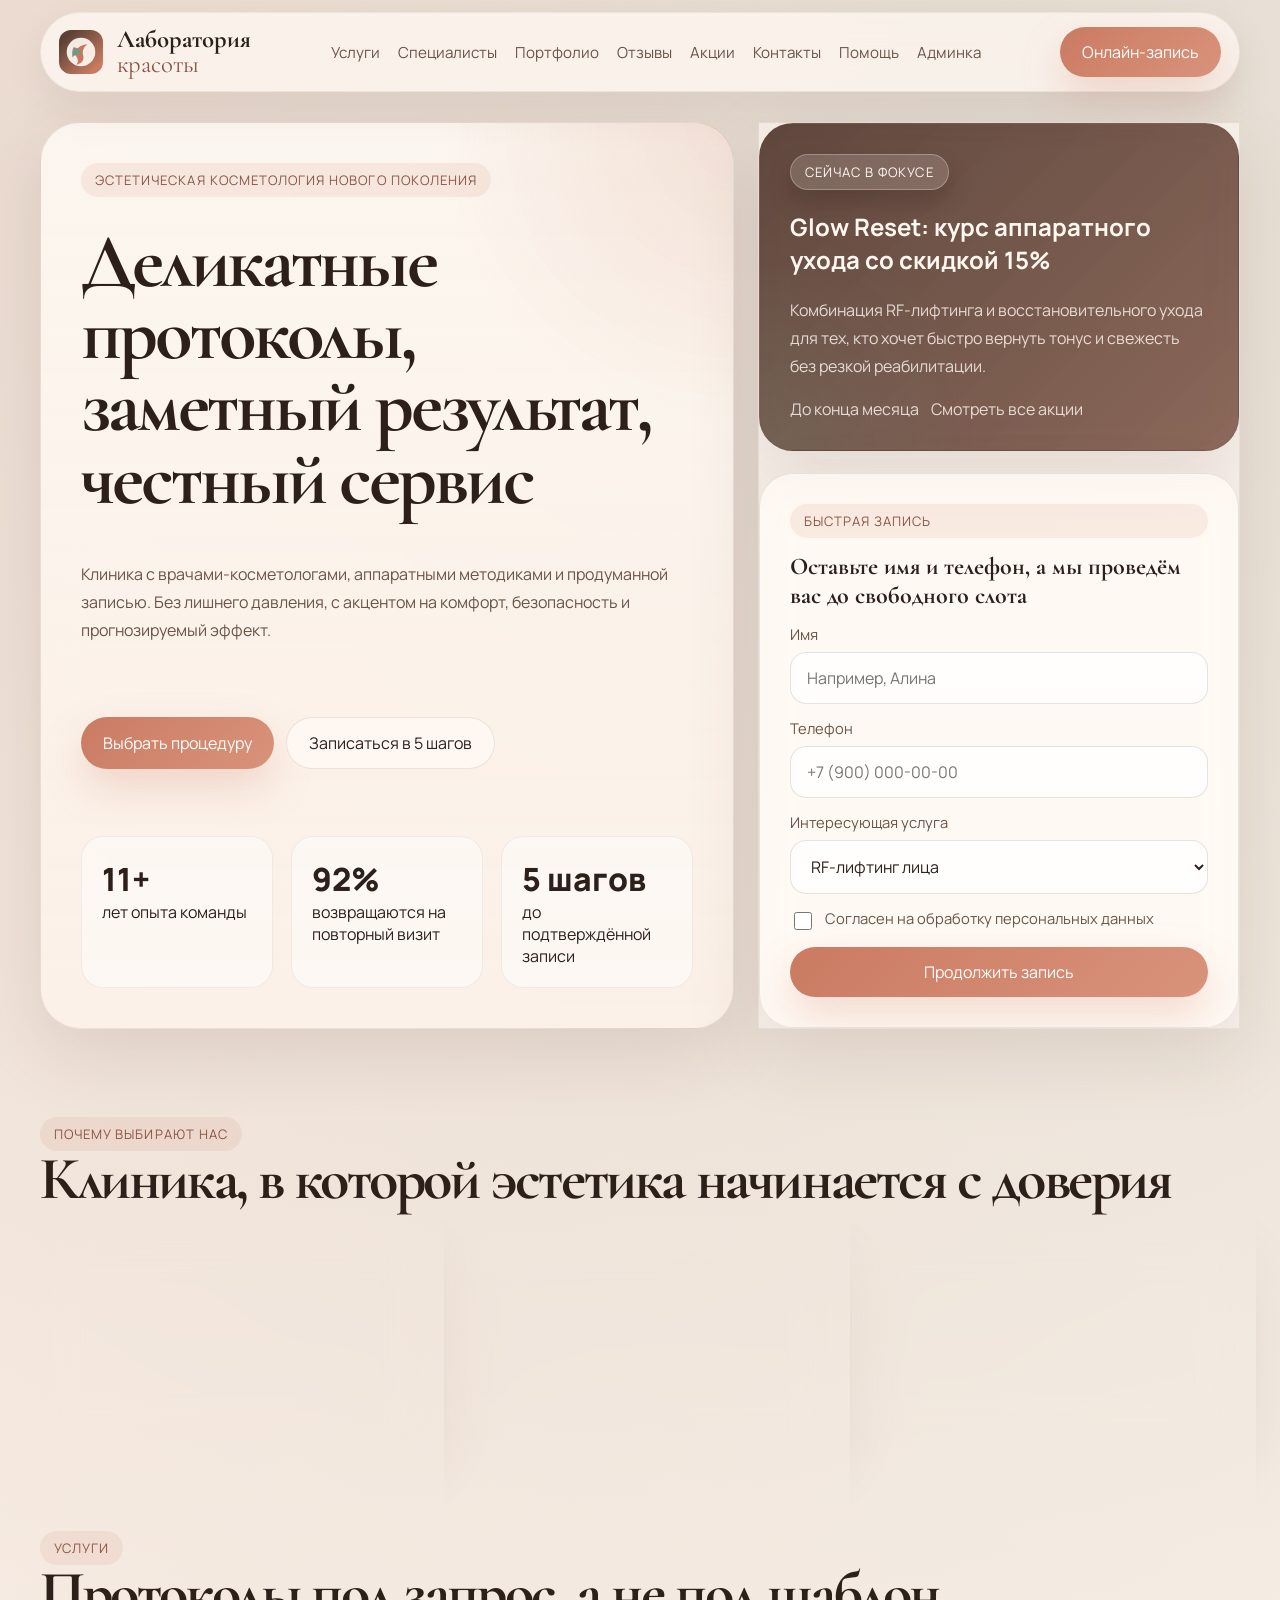
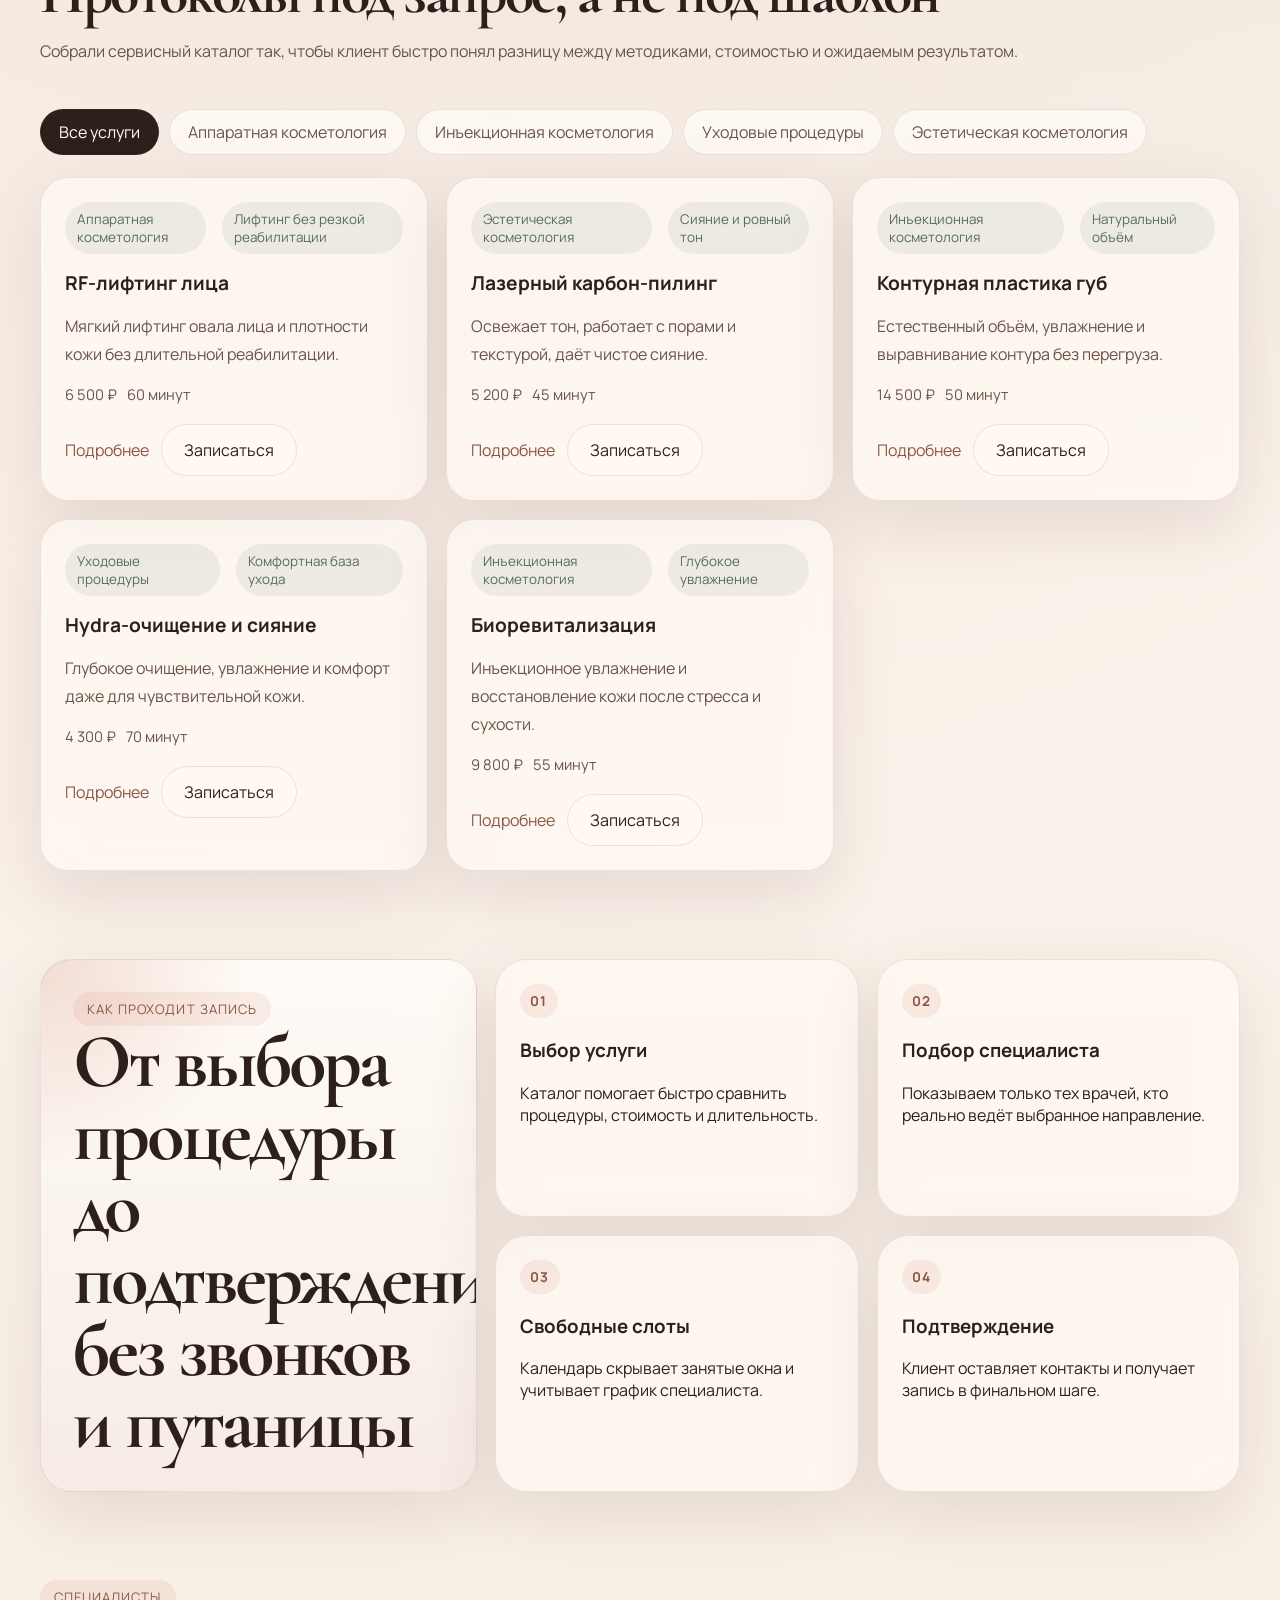
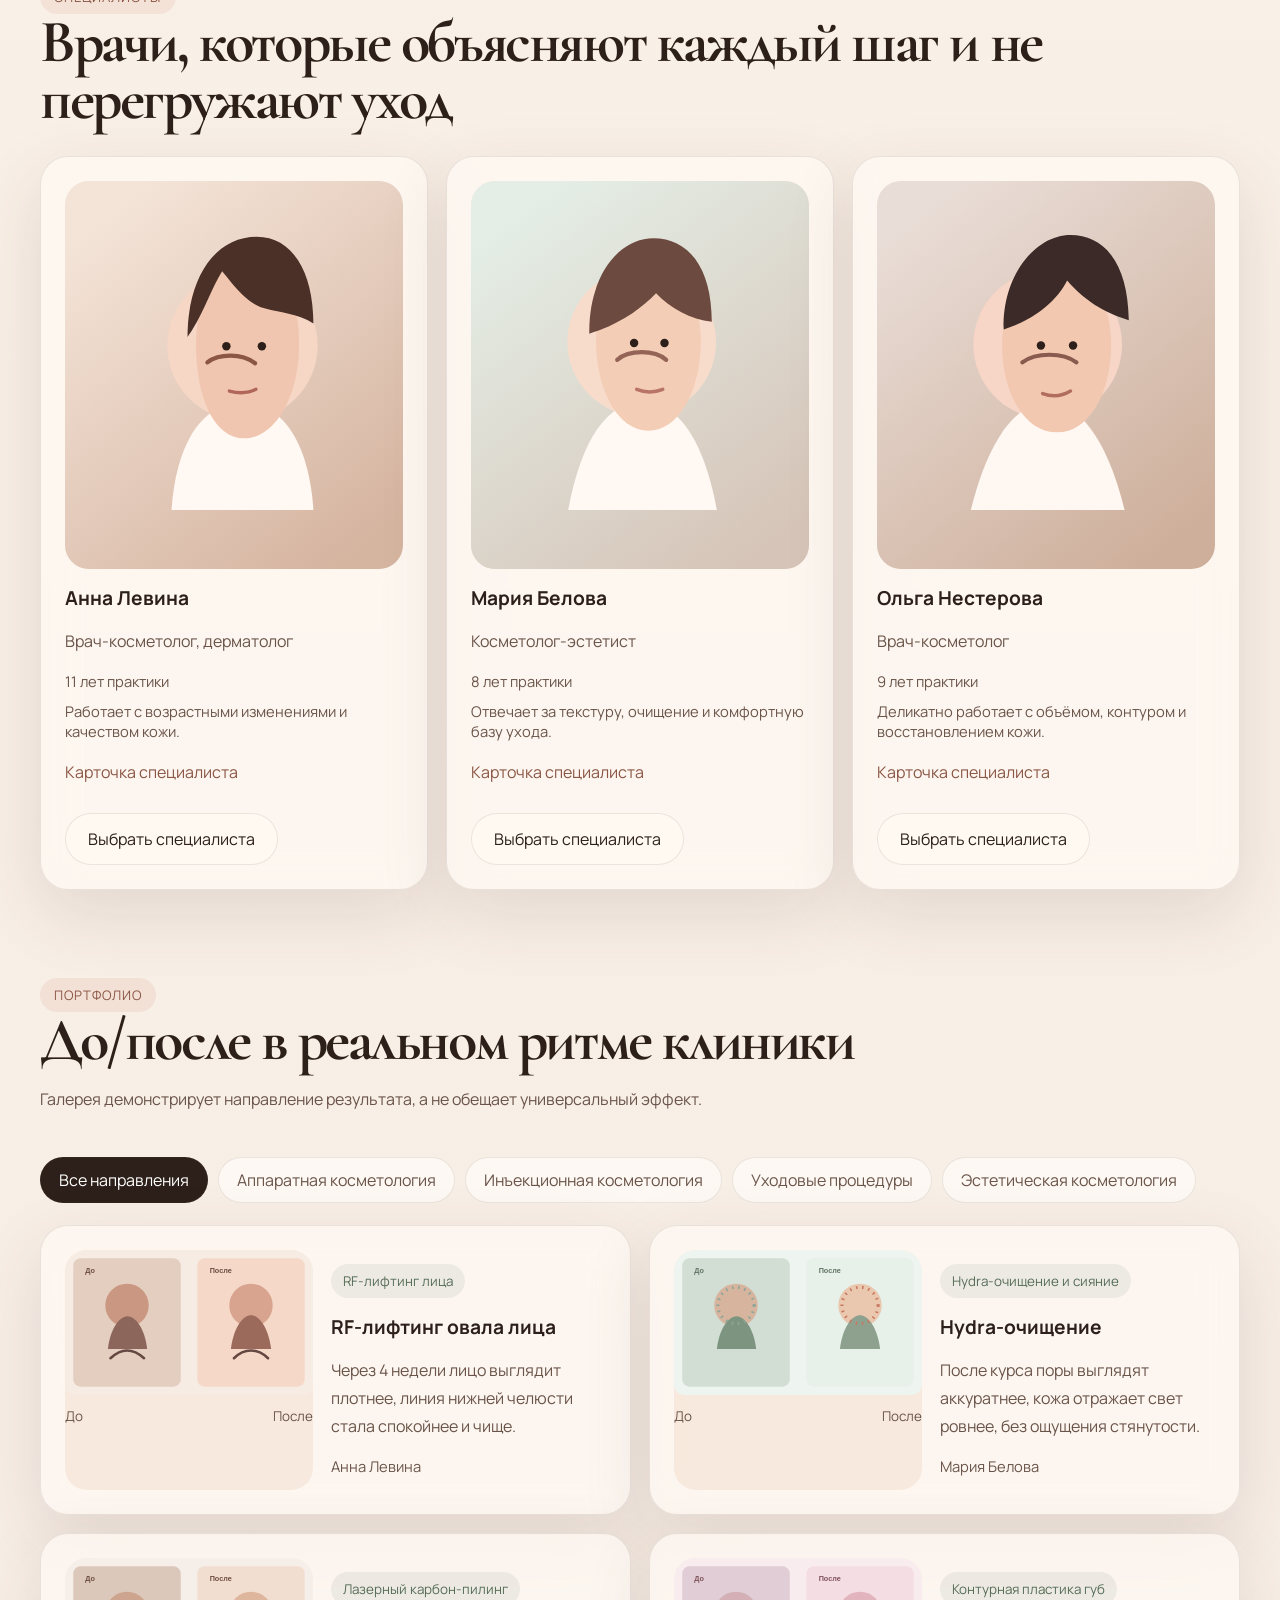
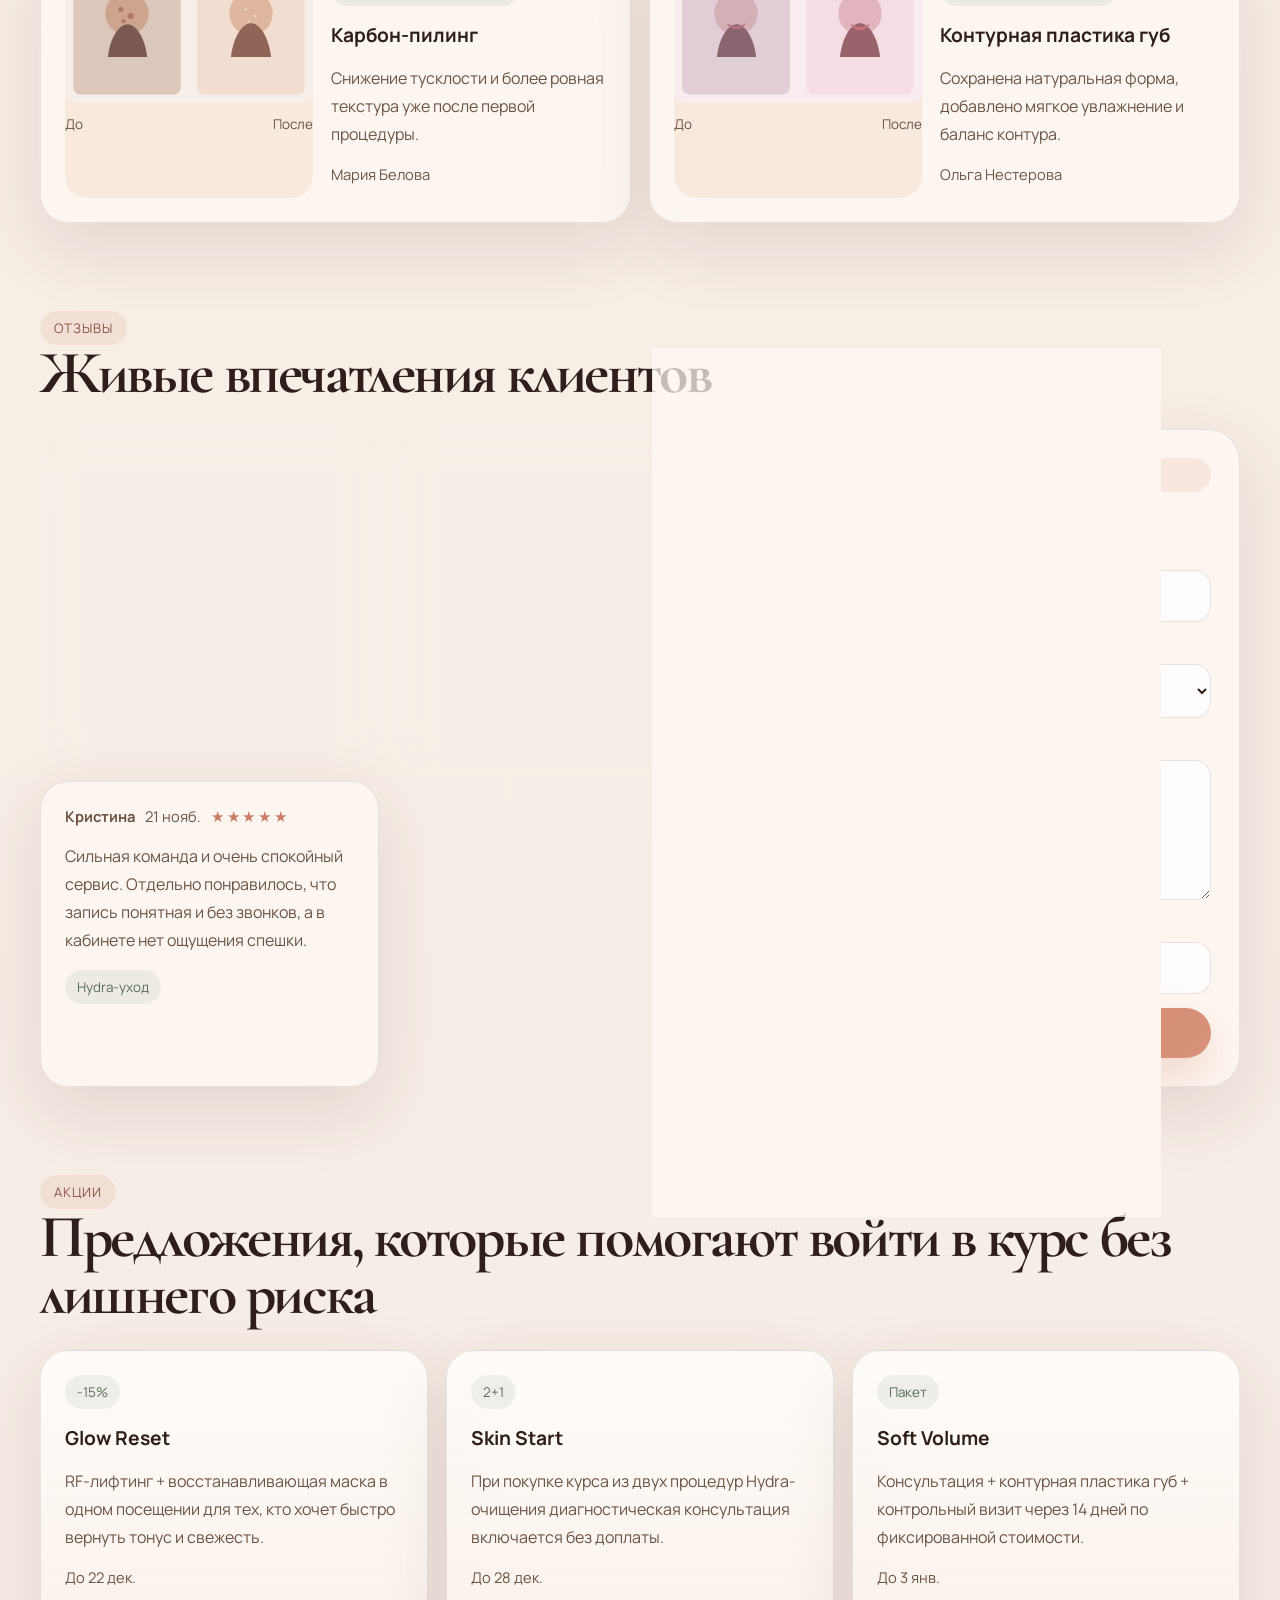
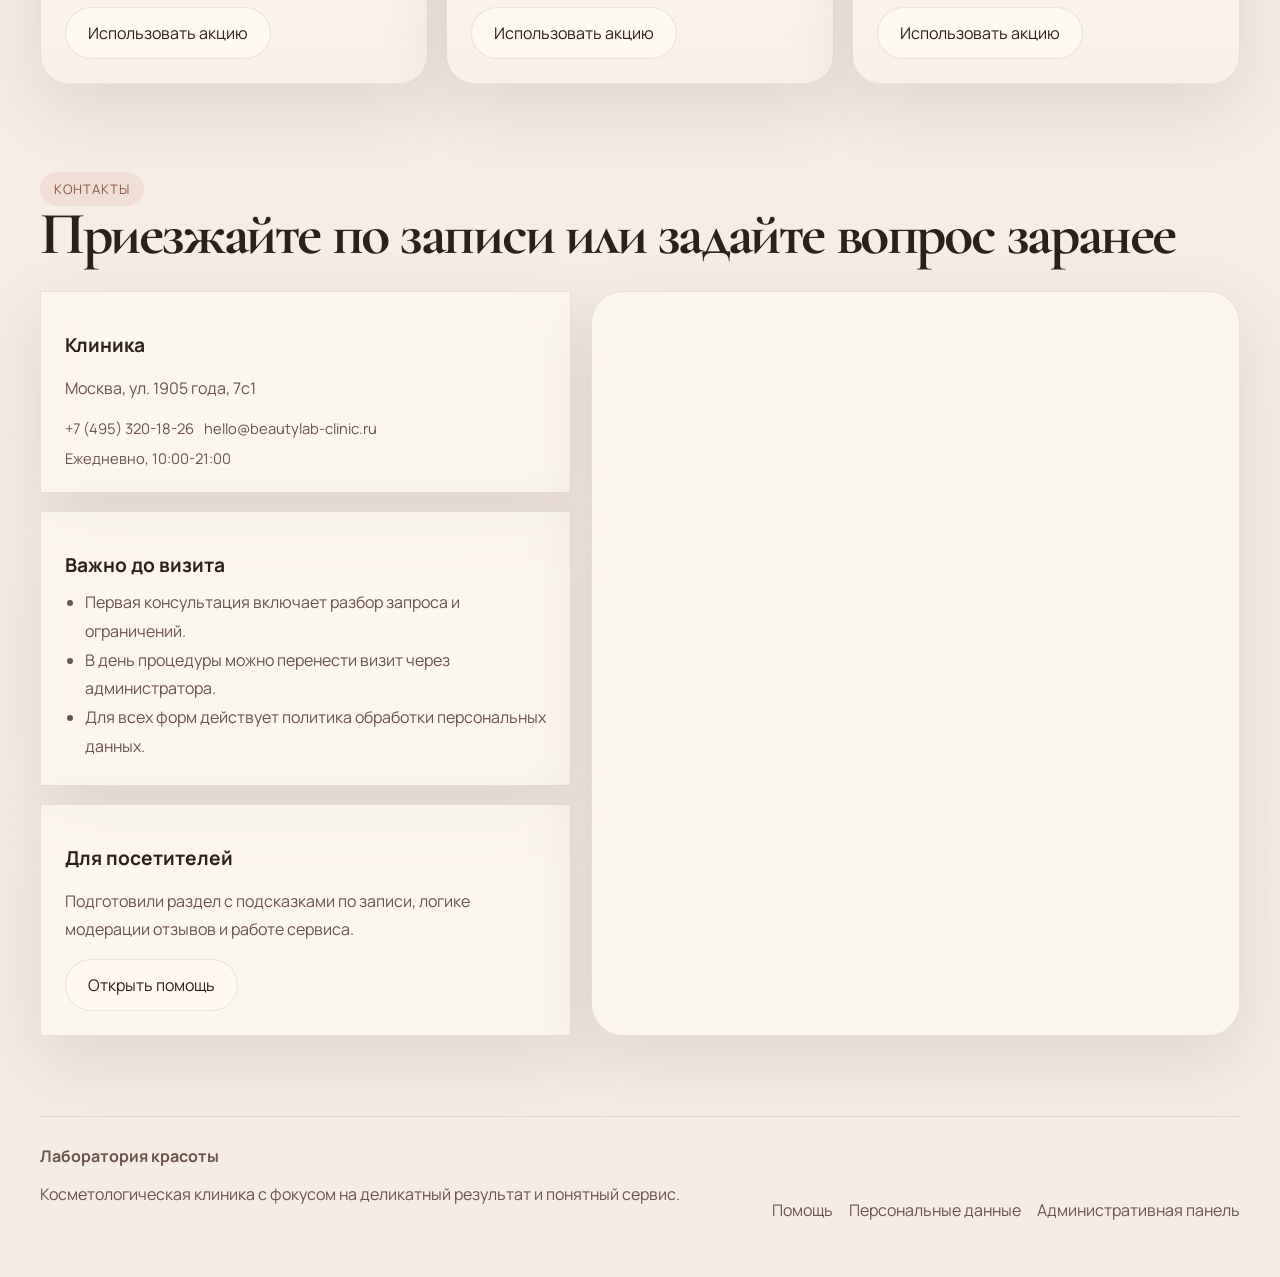
==== index.html @ 28768a2c "first commit" ====
<!DOCTYPE html>
<html lang="ru">
  <head>
    <meta charset="UTF-8" />
    <meta name="viewport" content="width=device-width, initial-scale=1.0" />
    <title>Лаборатория красоты</title>
    <meta
      name="description"
      content="Сайт косметологической клиники «Лаборатория красоты»: услуги, специалисты, акции, портфолио и онлайн-запись."
    />
    <link rel="stylesheet" href="./assets/styles/main.css" />
  </head>
  <body>
    <div class="page-noise" aria-hidden="true"></div>

    <header class="site-header">
      <a class="brand" href="#top" aria-label="Лаборатория красоты">
        <img src="./assets/media/logo.svg" alt="" />
        <span>
          <strong>Лаборатория</strong>
          <em>красоты</em>
        </span>
      </a>

      <button class="nav-toggle" type="button" aria-expanded="false" aria-controls="siteNav">
        Меню
      </button>

      <nav class="site-nav" id="siteNav">
        <a href="#services">Услуги</a>
        <a href="#specialists">Специалисты</a>
        <a href="#portfolio">Портфолио</a>
        <a href="#reviews">Отзывы</a>
        <a href="#promotions">Акции</a>
        <a href="#contacts">Контакты</a>
        <a href="./help.html">Помощь</a>
        <a href="./admin.html">Админка</a>
      </nav>

      <button class="button button-primary button-header" type="button" data-open-booking>
        Онлайн-запись
      </button>
    </header>

    <main id="top">
      <section class="hero">
        <div class="hero-copy">
          <div class="eyebrow" id="heroEyebrow"></div>
          <h1 id="heroTitle"></h1>
          <p id="heroText"></p>

          <div class="hero-actions">
            <a class="button button-primary" href="#services">Выбрать процедуру</a>
            <button class="button button-secondary" type="button" data-open-booking>
              Записаться в 5 шагов
            </button>
          </div>

          <div class="hero-metrics" id="heroMetrics"></div>
        </div>

        <div class="hero-panel">
          <article class="promo-card promo-card-main">
            <div class="promo-badge">Сейчас в фокусе</div>
            <h2 id="bannerTitle"></h2>
            <p id="bannerText"></p>
            <div class="promo-meta">
              <span id="bannerLinkLabel"></span>
              <a href="#promotions">Смотреть все акции</a>
            </div>
          </article>

          <form class="quick-form glass-card" id="quickBookingForm">
            <div class="section-tag">Быстрая запись</div>
            <h2>Оставьте имя и телефон, а мы проведём вас до свободного слота</h2>

            <label>
              <span>Имя</span>
              <input type="text" name="name" placeholder="Например, Алина" required />
            </label>

            <label>
              <span>Телефон</span>
              <input type="tel" name="phone" placeholder="+7 (900) 000-00-00" required />
            </label>

            <label>
              <span>Интересующая услуга</span>
              <select name="serviceId" id="quickServiceSelect" required></select>
            </label>

            <label class="checkbox">
              <input type="checkbox" name="consent" required />
              <span>Согласен на обработку персональных данных</span>
            </label>

            <button class="button button-primary" type="submit">Продолжить запись</button>
          </form>
        </div>
      </section>

      <section class="section">
        <div class="section-head">
          <div>
            <div class="section-tag">Почему выбирают нас</div>
            <h2>Клиника, в которой эстетика начинается с доверия</h2>
          </div>
        </div>
        <div class="advantage-grid" id="advantageGrid"></div>
      </section>

      <section class="section" id="services">
        <div class="section-head">
          <div>
            <div class="section-tag">Услуги</div>
            <h2>Протоколы под запрос, а не под шаблон</h2>
            <p>
              Собрали сервисный каталог так, чтобы клиент быстро понял разницу между методиками,
              стоимостью и ожидаемым результатом.
            </p>
          </div>
        </div>

        <div class="filter-bar" id="serviceFilters"></div>
        <div class="service-grid" id="serviceGrid"></div>
      </section>

      <section class="section narrative-strip">
        <div class="story-card">
          <div class="section-tag">Как проходит запись</div>
          <h2>От выбора процедуры до подтверждения без звонков и путаницы</h2>
        </div>
        <div class="step-grid">
          <article class="step-card">
            <strong>01</strong>
            <h3>Выбор услуги</h3>
            <p>Каталог помогает быстро сравнить процедуры, стоимость и длительность.</p>
          </article>
          <article class="step-card">
            <strong>02</strong>
            <h3>Подбор специалиста</h3>
            <p>Показываем только тех врачей, кто реально ведёт выбранное направление.</p>
          </article>
          <article class="step-card">
            <strong>03</strong>
            <h3>Свободные слоты</h3>
            <p>Календарь скрывает занятые окна и учитывает график специалиста.</p>
          </article>
          <article class="step-card">
            <strong>04</strong>
            <h3>Подтверждение</h3>
            <p>Клиент оставляет контакты и получает запись в финальном шаге.</p>
          </article>
        </div>
      </section>

      <section class="section" id="specialists">
        <div class="section-head">
          <div>
            <div class="section-tag">Специалисты</div>
            <h2>Врачи, которые объясняют каждый шаг и не перегружают уход</h2>
          </div>
        </div>

        <div class="specialist-grid" id="specialistGrid"></div>
      </section>

      <section class="section" id="portfolio">
        <div class="section-head">
          <div>
            <div class="section-tag">Портфолио</div>
            <h2>До/после в реальном ритме клиники</h2>
            <p>Галерея демонстрирует направление результата, а не обещает универсальный эффект.</p>
          </div>
        </div>

        <div class="filter-bar" id="portfolioFilters"></div>
        <div class="portfolio-grid" id="portfolioGrid"></div>
      </section>

      <section class="section" id="reviews">
        <div class="section-head">
          <div>
            <div class="section-tag">Отзывы</div>
            <h2>Живые впечатления клиентов</h2>
          </div>
        </div>

        <div class="review-layout">
          <div class="review-grid" id="reviewGrid"></div>

          <form class="glass-card review-form" id="reviewForm">
            <div class="section-tag">Оставить отзыв</div>
            <h3>После модерации отзыв появится на сайте</h3>

            <label>
              <span>Имя</span>
              <input type="text" name="name" required />
            </label>

            <label>
              <span>Оценка</span>
              <select name="rating" required>
                <option value="5">5</option>
                <option value="4">4</option>
                <option value="3">3</option>
              </select>
            </label>

            <label>
              <span>Текст</span>
              <textarea name="text" rows="5" required></textarea>
            </label>

            <label>
              <span>Фото результата, ссылка или подпись</span>
              <input type="text" name="photoHint" placeholder="Необязательно" />
            </label>

            <button class="button button-primary" type="submit">Отправить отзыв</button>
          </form>
        </div>
      </section>

      <section class="section" id="promotions">
        <div class="section-head">
          <div>
            <div class="section-tag">Акции</div>
            <h2>Предложения, которые помогают войти в курс без лишнего риска</h2>
          </div>
        </div>

        <div class="promotion-grid" id="promotionGrid"></div>
      </section>

      <section class="section contact-section" id="contacts">
        <div class="section-head">
          <div>
            <div class="section-tag">Контакты</div>
            <h2>Приезжайте по записи или задайте вопрос заранее</h2>
          </div>
        </div>

        <div class="contact-layout">
          <div class="contact-stack">
            <article class="glass-card contact-card">
              <h3>Клиника</h3>
              <p id="contactAddress"></p>
              <div class="contact-list">
                <a id="contactPhone" href="#"></a>
                <a id="contactEmail" href="#"></a>
                <span id="contactHours"></span>
              </div>
            </article>

            <article class="glass-card contact-card">
              <h3>Важно до визита</h3>
              <ul class="plain-list">
                <li>Первая консультация включает разбор запроса и ограничений.</li>
                <li>В день процедуры можно перенести визит через администратора.</li>
                <li>
                  Для всех форм действует
                  <a href="./privacy.html">политика обработки персональных данных</a>.
                </li>
              </ul>
            </article>

            <article class="glass-card contact-card">
              <h3>Для посетителей</h3>
              <p>
                Подготовили раздел с подсказками по записи, логике модерации отзывов и работе
                сервиса.
              </p>
              <a class="button button-secondary" href="./help.html">Открыть помощь</a>
            </article>
          </div>

          <div class="map-card">
            <iframe
              title="Карта клиники"
              src="https://yandex.ru/map-widget/v1/?ll=37.599013%2C55.760304&z=14&l=map"
              loading="lazy"
            ></iframe>
          </div>
        </div>
      </section>
    </main>

    <footer class="site-footer">
      <div>
        <strong>Лаборатория красоты</strong>
        <p>Косметологическая клиника с фокусом на деликатный результат и понятный сервис.</p>
      </div>
      <div class="footer-links">
        <a href="./help.html">Помощь</a>
        <a href="./privacy.html">Персональные данные</a>
        <a href="./admin.html">Административная панель</a>
      </div>
    </footer>

    <div class="modal" id="detailModal" aria-hidden="true">
      <div class="modal-backdrop" data-close-modal></div>
      <div class="modal-card detail-card">
        <button class="modal-close" type="button" data-close-modal aria-label="Закрыть">
          Закрыть
        </button>
        <div id="detailContent"></div>
      </div>
    </div>

    <div class="modal" id="bookingModal" aria-hidden="true">
      <div class="modal-backdrop" data-close-booking></div>
      <div class="modal-card booking-card">
        <button class="modal-close" type="button" data-close-booking aria-label="Закрыть">
          Закрыть
        </button>
        <div class="booking-progress" id="bookingProgress"></div>
        <div id="bookingStage"></div>
        <div class="booking-actions">
          <button class="button button-secondary" id="bookingBack" type="button">Назад</button>
          <button class="button button-primary" id="bookingNext" type="button">Далее</button>
        </div>
      </div>
    </div>

    <div class="toast-area" id="toastArea" aria-live="polite"></div>

    <script src="./assets/js/data.js" defer></script>
    <script src="./assets/js/store.js" defer></script>
    <script src="./assets/js/app.js" defer></script>
  </body>
</html>
---- assets/styles/main.css ----
@import url("https://fonts.googleapis.com/css2?family=Cormorant+Garamond:wght@500;600;700&family=Manrope:wght@400;500;600;700;800&display=swap");

:root {
  --bg: #f7f0e8;
  --bg-2: #fffaf4;
  --surface: rgba(255, 250, 244, 0.72);
  --surface-strong: #fff9f3;
  --surface-muted: rgba(96, 74, 63, 0.07);
  --line: rgba(95, 70, 58, 0.12);
  --line-strong: rgba(95, 70, 58, 0.2);
  --text: #2d201a;
  --text-soft: #6a5449;
  --accent: #ca7b62;
  --accent-dark: #8b5644;
  --accent-soft: #f4d7cb;
  --sage: #7d9580;
  --shadow: 0 24px 70px rgba(86, 53, 44, 0.12);
  --radius-xl: 32px;
  --radius-lg: 24px;
  --radius-md: 18px;
  --radius-sm: 14px;
  --container: min(1200px, calc(100vw - 40px));
}

*,
*::before,
*::after {
  box-sizing: border-box;
}

html {
  scroll-behavior: smooth;
}

body {
  margin: 0;
  font-family: "Manrope", "Segoe UI", sans-serif;
  color: var(--text);
  background:
    radial-gradient(circle at top left, rgba(202, 123, 98, 0.18), transparent 34%),
    radial-gradient(circle at 80% 0%, rgba(125, 149, 128, 0.18), transparent 28%),
    linear-gradient(180deg, #fffaf4 0%, #f8efe6 45%, #f5ece6 100%);
  min-height: 100vh;
}

img {
  display: block;
  max-width: 100%;
}

a {
  color: inherit;
  text-decoration: none;
}

button,
input,
textarea,
select {
  font: inherit;
}

button {
  cursor: pointer;
}

.page-noise {
  position: fixed;
  inset: 0;
  pointer-events: none;
  background-image:
    linear-gradient(rgba(255, 255, 255, 0.04) 1px, transparent 1px),
    linear-gradient(90deg, rgba(255, 255, 255, 0.04) 1px, transparent 1px);
  background-size: 32px 32px;
  mask-image: radial-gradient(circle at center, black, transparent 85%);
  opacity: 0.45;
}

.site-header,
.section,
.site-footer,
.inner-main {
  width: var(--container);
  margin-inline: auto;
}

.site-header {
  position: sticky;
  top: 12px;
  z-index: 30;
  margin-top: 12px;
  padding: 14px 18px;
  display: flex;
  align-items: center;
  gap: 18px;
  justify-content: space-between;
  background: rgba(255, 249, 243, 0.74);
  border: 1px solid rgba(95, 70, 58, 0.08);
  backdrop-filter: blur(18px);
  border-radius: 999px;
  box-shadow: 0 16px 40px rgba(68, 43, 33, 0.08);
}

.compact-header {
  position: relative;
  top: 0;
  margin-top: 24px;
}

.brand {
  display: inline-flex;
  align-items: center;
  gap: 14px;
  min-width: 0;
}

.brand img {
  width: 44px;
  height: 44px;
}

.brand span {
  display: grid;
  line-height: 1;
}

.brand strong,
.brand em {
  font-style: normal;
  font-family: "Cormorant Garamond", Georgia, serif;
  font-size: 1.55rem;
}

.brand em {
  color: var(--accent-dark);
}

.site-nav {
  display: flex;
  align-items: center;
  gap: 18px;
  color: var(--text-soft);
  font-size: 0.95rem;
}

.site-nav a {
  transition: color 0.2s ease, transform 0.2s ease;
}

.site-nav a:hover,
.site-nav a:focus-visible {
  color: var(--text);
  transform: translateY(-1px);
}

.compact-nav {
  gap: 14px;
}

.nav-toggle {
  display: none;
  border: 1px solid var(--line);
  background: var(--surface-strong);
  color: var(--text);
  border-radius: 999px;
  padding: 10px 14px;
}

.button {
  border: 0;
  border-radius: 999px;
  padding: 14px 22px;
  display: inline-flex;
  align-items: center;
  justify-content: center;
  gap: 8px;
  transition: transform 0.2s ease, box-shadow 0.2s ease, background 0.2s ease;
}

.button:hover,
.button:focus-visible {
  transform: translateY(-2px);
}

.button-primary {
  background: linear-gradient(135deg, var(--accent) 0%, #d9937b 100%);
  color: white;
  box-shadow: 0 18px 40px rgba(202, 123, 98, 0.25);
}

.button-secondary {
  background: rgba(255, 249, 243, 0.84);
  color: var(--text);
  border: 1px solid var(--line);
}

.button-header {
  flex-shrink: 0;
}

.hero {
  width: var(--container);
  margin: 30px auto 0;
  display: grid;
  grid-template-columns: minmax(0, 1.18fr) minmax(320px, 0.82fr);
  gap: 24px;
  align-items: stretch;
}

.hero-copy,
.hero-panel,
.glass-card,
.promo-card,
.story-card,
.step-card,
.service-card,
.specialist-card,
.portfolio-card,
.review-card,
.promotion-card,
.contact-card,
.map-card,
.policy-card {
  position: relative;
  overflow: hidden;
  border: 1px solid var(--line);
  background: var(--surface);
  backdrop-filter: blur(18px);
  box-shadow: var(--shadow);
}

.hero-copy {
  padding: 40px;
  border-radius: 40px;
  min-height: 620px;
  display: flex;
  flex-direction: column;
  justify-content: space-between;
  background:
    radial-gradient(circle at top right, rgba(202, 123, 98, 0.18), transparent 26%),
    linear-gradient(180deg, rgba(255, 250, 244, 0.86) 0%, rgba(255, 244, 235, 0.78) 100%);
}

.eyebrow,
.section-tag,
.promo-badge {
  display: inline-flex;
  align-items: center;
  align-self: flex-start;
  border-radius: 999px;
  background: rgba(202, 123, 98, 0.12);
  color: var(--accent-dark);
  padding: 8px 14px;
  font-size: 0.82rem;
  letter-spacing: 0.08em;
  text-transform: uppercase;
}

.hero h1,
.section h2,
.inner-hero h1,
.login-card h2,
.admin-topbar h2 {
  margin: 0;
  font-family: "Cormorant Garamond", Georgia, serif;
  font-size: clamp(3rem, 6vw, 5.6rem);
  line-height: 0.94;
  letter-spacing: -0.04em;
}

.hero p,
.section-head p,
.service-card p,
.specialist-card p,
.portfolio-card p,
.promotion-card p,
.review-card p,
.contact-card p,
.help-card p,
.policy-card p,
.login-card p {
  color: var(--text-soft);
  line-height: 1.75;
}

.hero-actions {
  display: flex;
  flex-wrap: wrap;
  gap: 12px;
  margin-top: 28px;
}

.hero-metrics,
.advantage-grid,
.service-grid,
.specialist-grid,
.portfolio-grid,
.promotion-grid,
.stats-grid {
  display: grid;
  gap: 18px;
}

.hero-metrics {
  grid-template-columns: repeat(3, minmax(0, 1fr));
  margin-top: 38px;
}

.metric-card {
  padding: 20px;
  border-radius: 22px;
  background: rgba(255, 255, 255, 0.44);
  border: 1px solid rgba(95, 70, 58, 0.08);
}

.metric-card strong,
.stat-card strong {
  display: block;
  font-size: 2rem;
  font-weight: 800;
}

.hero-panel {
  display: grid;
  gap: 22px;
}

.promo-card-main,
.quick-form,
.inner-hero,
.login-card,
.policy-card {
  border-radius: 34px;
  padding: 30px;
}

.promo-card-main {
  min-height: 240px;
  background:
    radial-gradient(circle at bottom left, rgba(125, 149, 128, 0.2), transparent 38%),
    linear-gradient(135deg, rgba(82, 56, 46, 0.92), rgba(123, 84, 69, 0.88));
  color: #fff8f0;
}

.promo-card-main .promo-badge {
  background: rgba(255, 248, 240, 0.16);
  color: #fff8f0;
  border: 1px solid rgba(255, 248, 240, 0.28);
  box-shadow: 0 12px 24px rgba(20, 12, 10, 0.18);
}

.promo-card-main p,
.promo-card-main a,
.promo-card-main .promo-meta {
  color: rgba(255, 248, 240, 0.82);
}

.promo-meta {
  display: flex;
  flex-wrap: wrap;
  gap: 12px;
  margin-top: 18px;
}

.quick-form {
  display: grid;
  gap: 14px;
}

.quick-form h2,
.review-form h3,
.inner-hero h1,
.policy-card h2,
.help-card h2 {
  margin: 0;
  font-family: "Cormorant Garamond", Georgia, serif;
}

label {
  display: grid;
  gap: 8px;
}

label span {
  font-size: 0.92rem;
  color: var(--text-soft);
}

input,
textarea,
select {
  width: 100%;
  border: 1px solid rgba(95, 70, 58, 0.15);
  border-radius: 16px;
  padding: 14px 16px;
  background: rgba(255, 255, 255, 0.76);
  color: var(--text);
}

input:focus-visible,
textarea:focus-visible,
select:focus-visible,
.button:focus-visible,
.nav-toggle:focus-visible,
.chip-button:focus-visible,
.action-link:focus-visible {
  outline: 2px solid rgba(202, 123, 98, 0.5);
  outline-offset: 2px;
}

.checkbox {
  grid-template-columns: auto 1fr;
  gap: 10px;
  align-items: start;
}

.checkbox input {
  margin-top: 4px;
  width: 18px;
  height: 18px;
}

.section {
  padding: 88px 0 0;
}

.section-head {
  display: flex;
  justify-content: space-between;
  gap: 24px;
  align-items: end;
  margin-bottom: 28px;
}

.section-head h2 {
  font-size: clamp(2.6rem, 4.7vw, 4rem);
}

.advantage-grid {
  grid-template-columns: repeat(3, minmax(0, 1fr));
}

.advantage-card,
.step-card,
.review-card,
.promotion-card,
.help-card {
  padding: 24px;
  border-radius: var(--radius-xl);
}

.advantage-card strong,
.step-card strong {
  display: inline-flex;
  font-size: 0.85rem;
  letter-spacing: 0.08em;
  color: var(--accent-dark);
  background: rgba(202, 123, 98, 0.12);
  padding: 8px 10px;
  border-radius: 999px;
}

.filter-bar {
  display: flex;
  flex-wrap: wrap;
  gap: 10px;
  margin-bottom: 22px;
}

.chip-button {
  border: 1px solid var(--line);
  background: rgba(255, 252, 248, 0.76);
  color: var(--text-soft);
  border-radius: 999px;
  padding: 11px 18px;
}

.chip-button.is-active {
  background: var(--text);
  color: #fff;
}

.service-grid {
  grid-template-columns: repeat(3, minmax(0, 1fr));
}

.service-card,
.specialist-card,
.portfolio-card,
.promotion-card,
.review-card {
  padding: 24px;
  border-radius: 28px;
}

.card-topline {
  display: flex;
  justify-content: space-between;
  gap: 16px;
  align-items: start;
}

.pill,
.tagline-pill {
  display: inline-flex;
  align-items: center;
  border-radius: 999px;
  padding: 8px 12px;
  background: rgba(125, 149, 128, 0.12);
  color: #566d58;
  font-size: 0.84rem;
}

.service-card h3,
.specialist-card h3,
.portfolio-card h3,
.promotion-card h3,
.review-card h3,
.contact-card h3,
.help-card h2,
.policy-card h2 {
  margin: 16px 0 10px;
  font-size: 1.2rem;
}

.service-meta,
.specialist-meta,
.review-meta,
.contact-list {
  display: flex;
  flex-wrap: wrap;
  gap: 10px;
  color: var(--text-soft);
  font-size: 0.92rem;
}

.card-actions {
  display: flex;
  flex-wrap: wrap;
  gap: 12px;
  margin-top: 20px;
}

.action-link {
  display: inline-flex;
  align-items: center;
  gap: 8px;
  color: var(--accent-dark);
  border: 0;
  background: transparent;
  padding: 0;
}

.narrative-strip {
  display: grid;
  grid-template-columns: minmax(0, 0.74fr) minmax(0, 1.26fr);
  gap: 18px;
  align-items: stretch;
}

.story-card {
  padding: 32px;
  border-radius: 32px;
  background:
    radial-gradient(circle at top left, rgba(202, 123, 98, 0.24), transparent 30%),
    linear-gradient(180deg, rgba(255, 252, 248, 0.86), rgba(245, 235, 228, 0.9));
}

.step-grid {
  display: grid;
  grid-template-columns: repeat(2, minmax(0, 1fr));
  gap: 18px;
}

.specialist-grid {
  grid-template-columns: repeat(3, minmax(0, 1fr));
}

.specialist-portrait {
  border-radius: 24px;
  overflow: hidden;
  min-height: 250px;
  background: linear-gradient(180deg, rgba(240, 227, 214, 0.8), rgba(226, 207, 191, 0.95));
}

.specialist-portrait img,
.portfolio-visual img {
  width: 100%;
  height: 100%;
  object-fit: cover;
}

.specialist-card .button {
  margin-top: 18px;
}

.portfolio-grid {
  grid-template-columns: repeat(2, minmax(0, 1fr));
}

.portfolio-card {
  display: grid;
  grid-template-columns: minmax(240px, 0.95fr) minmax(0, 1.05fr);
  gap: 18px;
  align-items: center;
}

.portfolio-visual {
  min-height: 240px;
  border-radius: 22px;
  overflow: hidden;
  background: rgba(244, 220, 204, 0.5);
}

.before-after-labels {
  display: flex;
  justify-content: space-between;
  margin-top: 12px;
  color: var(--text-soft);
  font-size: 0.84rem;
}

.review-layout {
  display: grid;
  grid-template-columns: minmax(0, 1.18fr) minmax(320px, 0.82fr);
  gap: 22px;
}

.review-grid {
  display: grid;
  grid-template-columns: repeat(2, minmax(0, 1fr));
  gap: 18px;
}

.stars {
  color: var(--accent);
  letter-spacing: 0.18em;
  font-size: 0.92rem;
}

.review-form {
  padding: 28px;
  border-radius: 32px;
  display: grid;
  gap: 14px;
}

.promotion-grid {
  grid-template-columns: repeat(3, minmax(0, 1fr));
}

.promotion-card {
  background:
    linear-gradient(180deg, rgba(255, 253, 250, 0.92), rgba(250, 240, 233, 0.88));
}

.contact-section {
  padding-bottom: 80px;
}

.contact-layout {
  display: grid;
  grid-template-columns: minmax(300px, 0.9fr) minmax(0, 1.1fr);
  gap: 20px;
}

.contact-stack {
  display: grid;
  gap: 18px;
}

.contact-card {
  padding: 24px;
}

.plain-list,
.plain-steps {
  margin: 0;
  padding-left: 20px;
  color: var(--text-soft);
  line-height: 1.8;
}

.map-card {
  border-radius: 32px;
  overflow: hidden;
  min-height: 520px;
}

.map-card iframe {
  width: 100%;
  height: 100%;
  border: 0;
  min-height: 520px;
}

.site-footer {
  padding: 0 0 56px;
  display: flex;
  justify-content: space-between;
  align-items: flex-end;
  gap: 24px;
  color: var(--text-soft);
  border-top: 1px solid rgba(95, 70, 58, 0.12);
  padding-top: 28px;
}

.footer-links {
  display: flex;
  gap: 16px;
  flex-wrap: wrap;
  justify-content: flex-end;
  align-self: flex-end;
}

.modal {
  position: fixed;
  inset: 0;
  display: none;
  place-items: center;
  z-index: 60;
}

.modal.is-open {
  display: grid;
}

.modal-backdrop {
  position: absolute;
  inset: 0;
  background: rgba(29, 21, 18, 0.44);
  backdrop-filter: blur(8px);
}

.modal-card {
  position: relative;
  z-index: 1;
  width: min(920px, calc(100vw - 28px));
  max-height: calc(100vh - 32px);
  overflow: auto;
  border-radius: 32px;
  border: 1px solid rgba(255, 255, 255, 0.25);
  background: rgba(255, 249, 243, 0.96);
  box-shadow: 0 30px 90px rgba(31, 22, 18, 0.24);
}

.detail-card,
.booking-card {
  padding: 28px;
}

.modal-close {
  position: sticky;
  top: 0;
  margin-left: auto;
  display: flex;
  border: 0;
  background: transparent;
  color: var(--text-soft);
}

.detail-layout {
  display: grid;
  gap: 24px;
}

.detail-hero {
  display: grid;
  grid-template-columns: minmax(220px, 0.9fr) minmax(0, 1.1fr);
  gap: 20px;
  align-items: start;
}

.detail-visual {
  border-radius: 24px;
  overflow: hidden;
  background: rgba(244, 220, 204, 0.55);
  min-height: 260px;
}

.detail-copy h2,
.booking-stage h2 {
  margin: 0 0 12px;
  font-family: "Cormorant Garamond", Georgia, serif;
  font-size: 2.2rem;
}

.detail-grid,
.summary-grid {
  display: grid;
  grid-template-columns: repeat(2, minmax(0, 1fr));
  gap: 16px;
}

.detail-box,
.booking-box {
  padding: 18px;
  border-radius: 22px;
  background: rgba(248, 242, 236, 0.92);
  border: 1px solid var(--line);
}

.booking-progress {
  display: grid;
  grid-template-columns: repeat(5, minmax(0, 1fr));
  gap: 10px;
  margin-bottom: 18px;
}

.progress-step {
  padding: 12px;
  border-radius: 18px;
  background: rgba(245, 237, 230, 0.82);
  border: 1px solid var(--line);
  color: var(--text-soft);
  font-size: 0.85rem;
}

.progress-step.is-active,
.progress-step.is-complete {
  background: rgba(202, 123, 98, 0.14);
  color: var(--accent-dark);
}

.booking-stage {
  display: grid;
  gap: 16px;
}

.booking-select-grid {
  display: grid;
  grid-template-columns: repeat(2, minmax(0, 1fr));
  gap: 16px;
}

.select-card {
  border: 1px solid var(--line);
  background: rgba(255, 255, 255, 0.72);
  border-radius: 22px;
  padding: 18px;
}

.select-card.is-selected {
  border-color: rgba(202, 123, 98, 0.7);
  box-shadow: 0 0 0 2px rgba(202, 123, 98, 0.18);
}

.slot-grid,
.date-grid {
  display: flex;
  flex-wrap: wrap;
  gap: 10px;
}

.slot-chip,
.date-chip {
  border: 1px solid var(--line);
  background: rgba(255, 255, 255, 0.82);
  color: var(--text);
  border-radius: 999px;
  padding: 10px 16px;
}

.slot-chip.is-selected,
.date-chip.is-selected {
  background: var(--text);
  color: white;
}

.slot-chip:disabled,
.date-chip:disabled {
  opacity: 0.45;
  cursor: not-allowed;
}

.booking-actions {
  display: flex;
  justify-content: space-between;
  gap: 12px;
  margin-top: 22px;
}

.toast-area {
  position: fixed;
  right: 18px;
  bottom: 18px;
  z-index: 80;
  display: grid;
  gap: 10px;
}

.toast {
  background: rgba(45, 32, 26, 0.94);
  color: #fff5ed;
  padding: 14px 18px;
  border-radius: 16px;
  box-shadow: 0 20px 50px rgba(32, 22, 18, 0.3);
}

.inner-page {
  min-height: 100vh;
}

.inner-main {
  padding: 24px 0 72px;
}

.inner-hero {
  margin-top: 10px;
  background:
    radial-gradient(circle at top right, rgba(202, 123, 98, 0.16), transparent 28%),
    linear-gradient(180deg, rgba(255, 252, 248, 0.82), rgba(250, 240, 233, 0.88));
}

.inner-hero h1 {
  font-size: clamp(2.8rem, 5vw, 4.4rem);
  margin: 16px 0;
}

.help-grid {
  display: grid;
  grid-template-columns: repeat(2, minmax(0, 1fr));
  gap: 18px;
}

.help-card {
  border-radius: 28px;
}

.policy-card {
  border-radius: 32px;
}

.empty-state {
  color: var(--text-soft);
  padding: 18px;
  border-radius: 18px;
  background: rgba(255, 255, 255, 0.45);
  border: 1px dashed var(--line-strong);
}

@media (max-width: 1080px) {
  .hero,
  .review-layout,
  .contact-layout,
  .narrative-strip,
  .portfolio-card,
  .detail-hero {
    grid-template-columns: 1fr;
  }

  .service-grid,
  .specialist-grid,
  .promotion-grid,
  .advantage-grid {
    grid-template-columns: repeat(2, minmax(0, 1fr));
  }

  .review-grid {
    grid-template-columns: 1fr;
  }
}

@media (max-width: 860px) {
  .site-header {
    border-radius: 28px;
    padding: 14px;
    flex-wrap: wrap;
  }

  .nav-toggle {
    display: inline-flex;
  }

  .site-nav {
    display: none;
    width: 100%;
    flex-wrap: wrap;
    padding-top: 10px;
  }

  .site-nav.is-open {
    display: flex;
  }

  .button-header {
    display: none;
  }

  .hero-copy {
    min-height: auto;
    padding: 28px;
  }

  .hero-metrics,
  .booking-progress,
  .detail-grid,
  .summary-grid,
  .help-grid,
  .service-grid,
  .specialist-grid,
  .promotion-grid,
  .advantage-grid,
  .step-grid,
  .booking-select-grid {
    grid-template-columns: 1fr;
  }

  .section,
  .site-footer {
    width: min(100vw - 28px, 1200px);
  }

  .site-footer {
    flex-direction: column;
    align-items: flex-start;
  }

  .footer-links {
    justify-content: flex-start;
    align-self: flex-start;
  }
}

@media (max-width: 640px) {
  .hero h1,
  .section h2,
  .inner-hero h1 {
    letter-spacing: -0.02em;
  }

  .hero-copy,
  .promo-card-main,
  .quick-form,
  .review-form,
  .detail-card,
  .booking-card,
  .inner-hero,
  .policy-card {
    padding: 22px;
  }

  .section {
    padding-top: 64px;
  }

  .site-header {
    width: min(100vw - 20px, 1200px);
  }

  .contact-card,
  .service-card,
  .specialist-card,
  .portfolio-card,
  .promotion-card,
  .review-card,
  .story-card,
  .step-card {
    padding: 20px;
  }

  .booking-actions {
    flex-direction: column-reverse;
  }

  .booking-actions .button {
    width: 100%;
  }
}
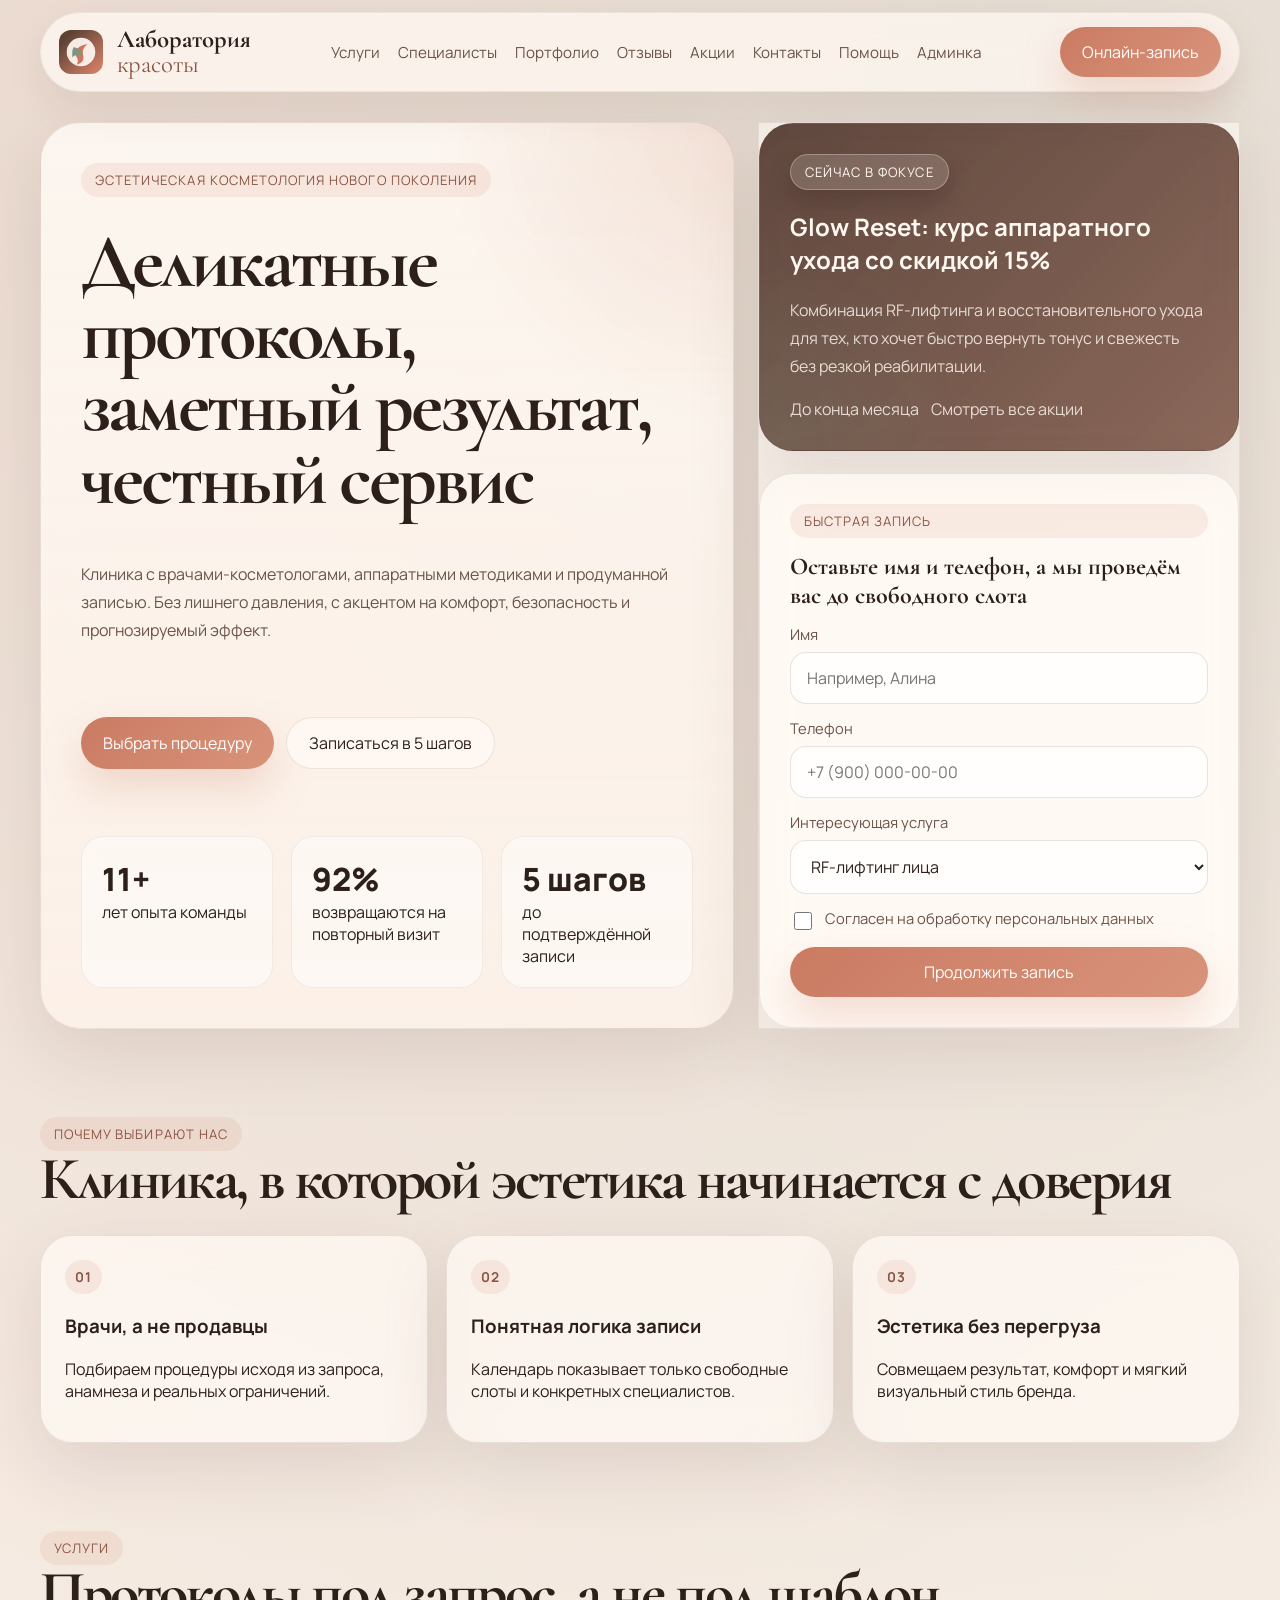
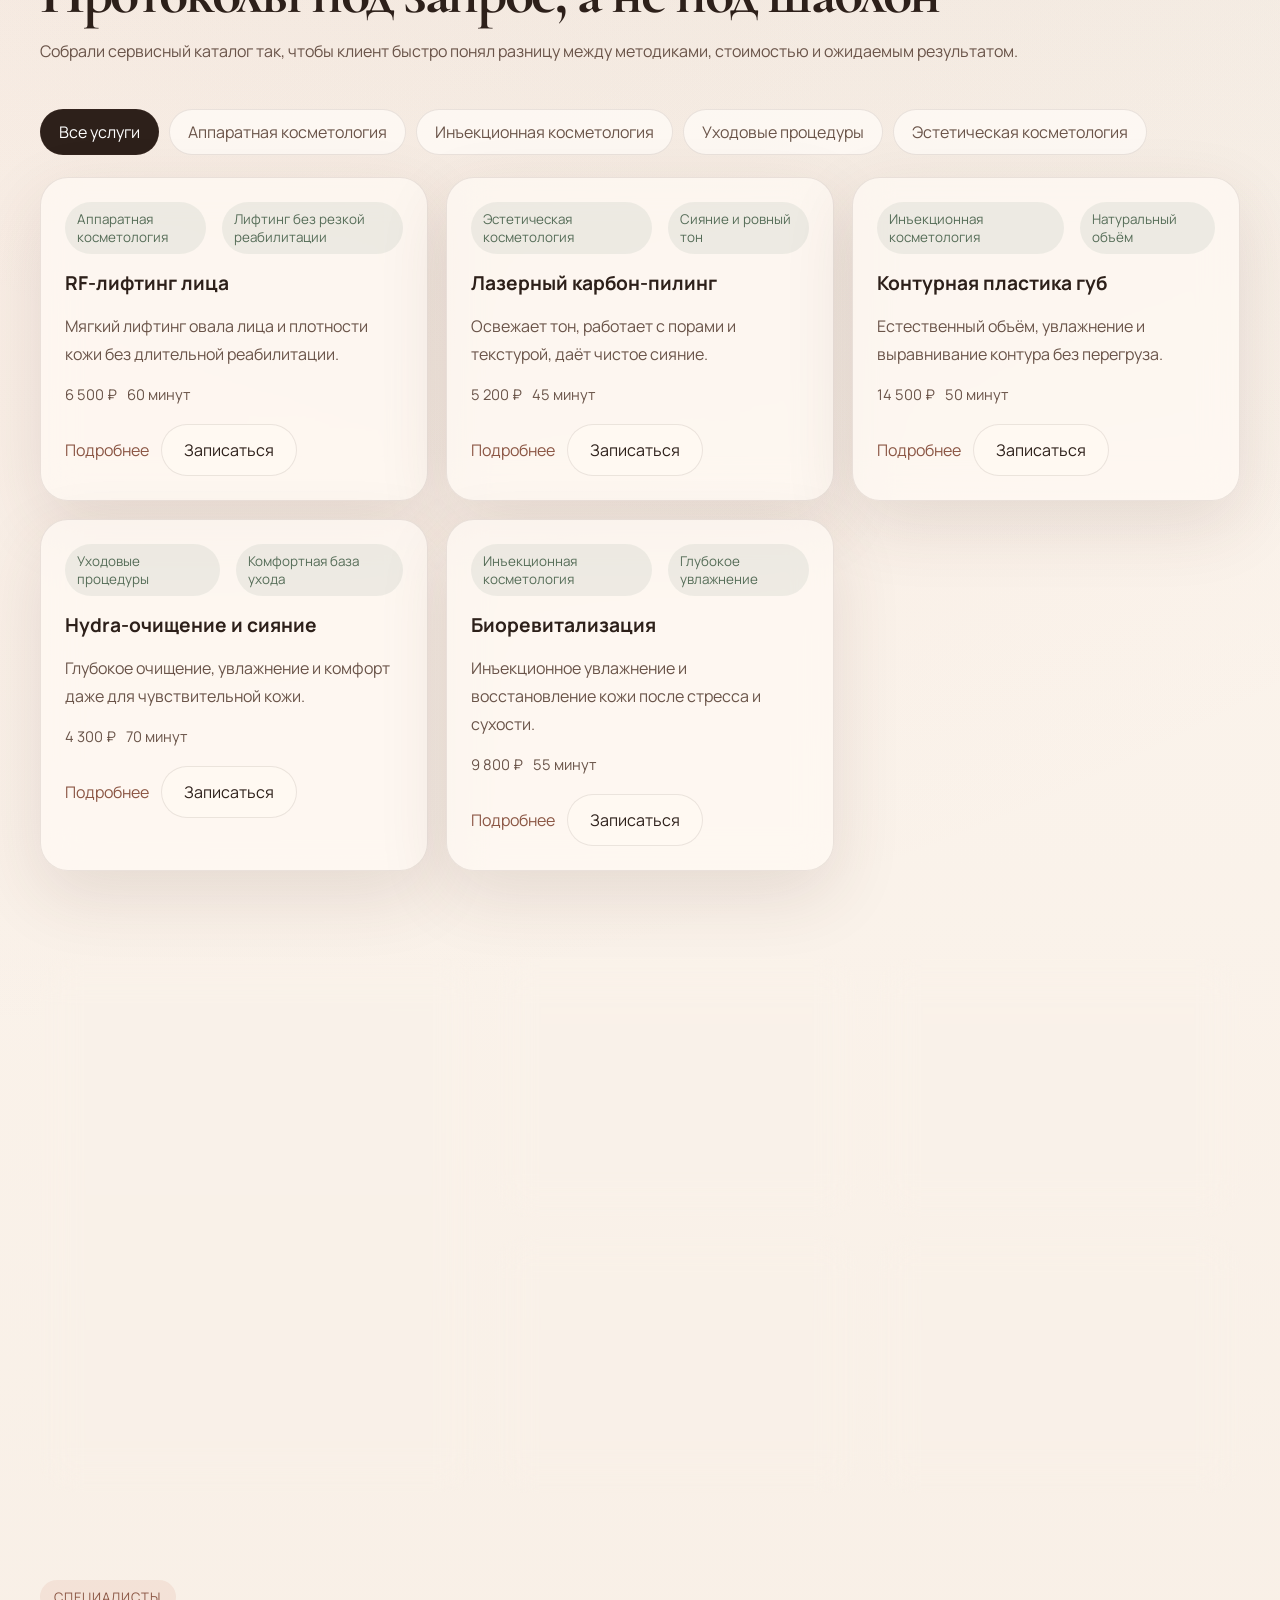
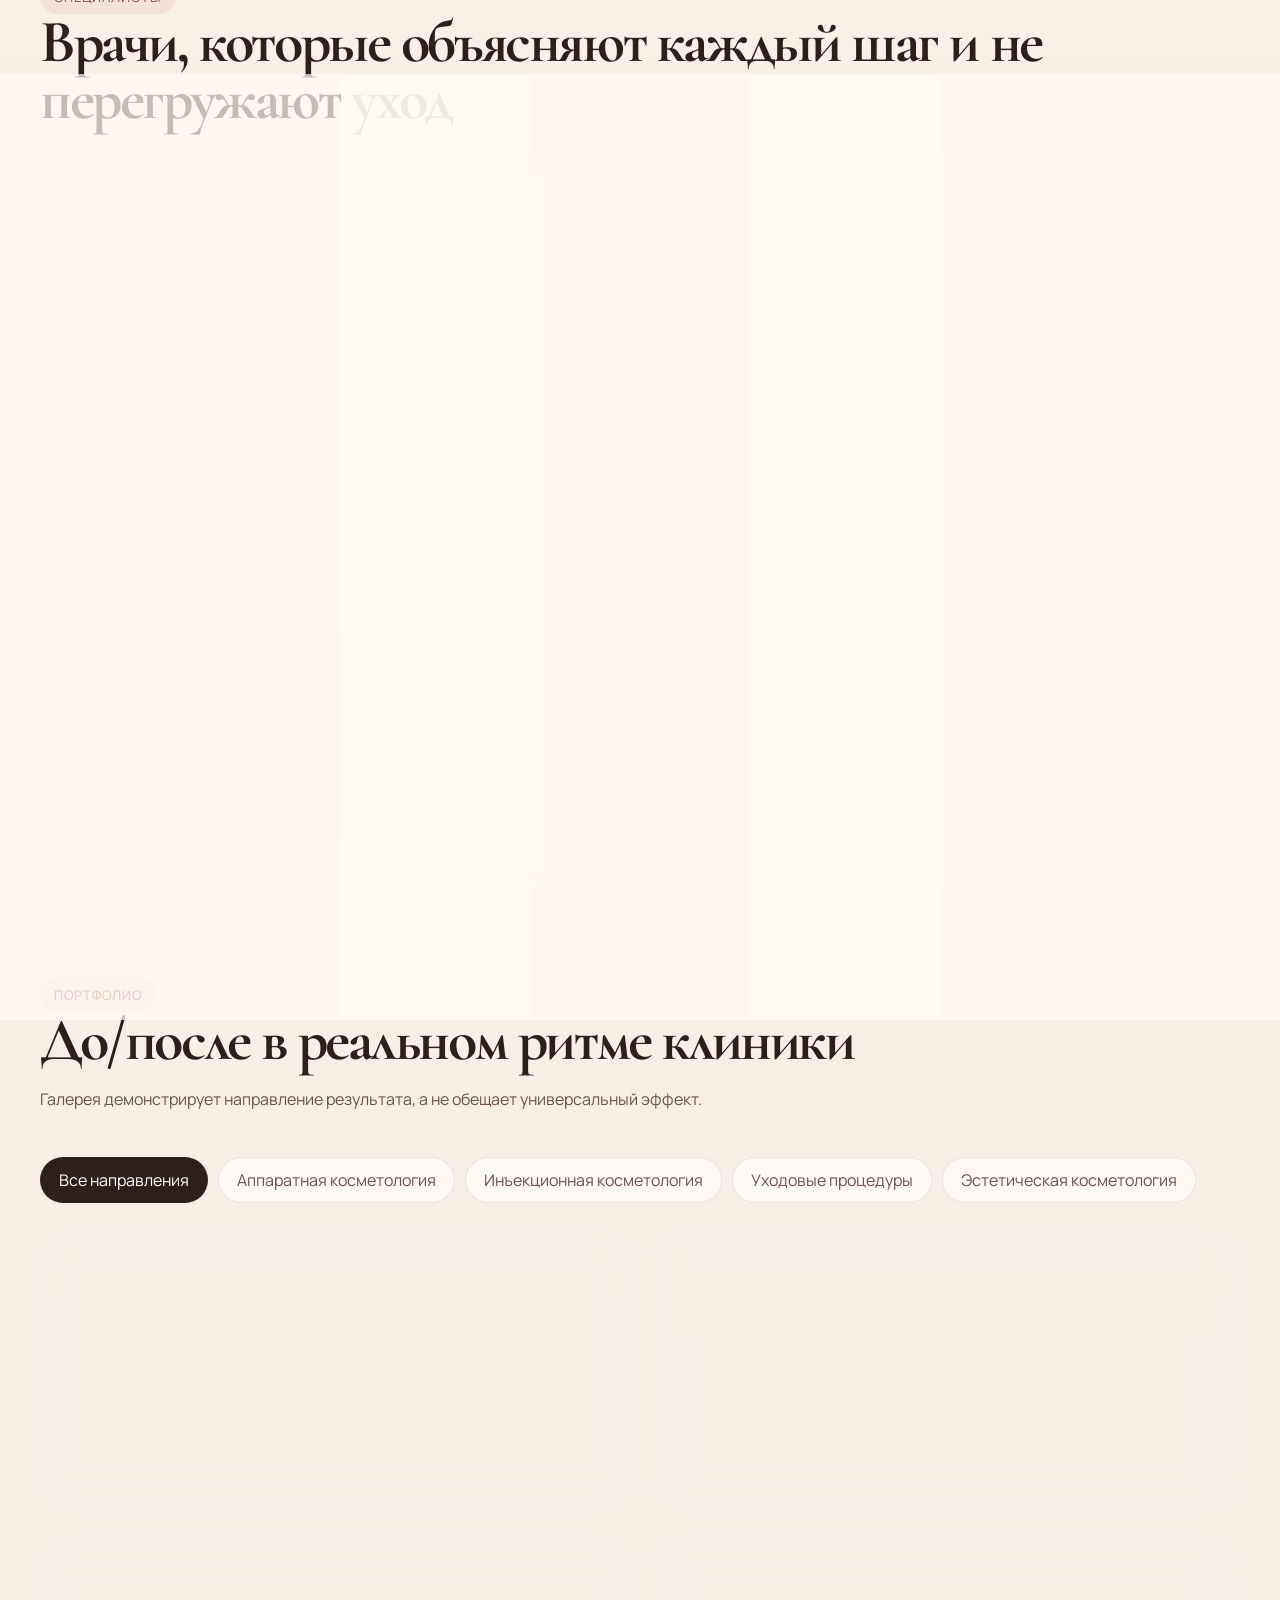
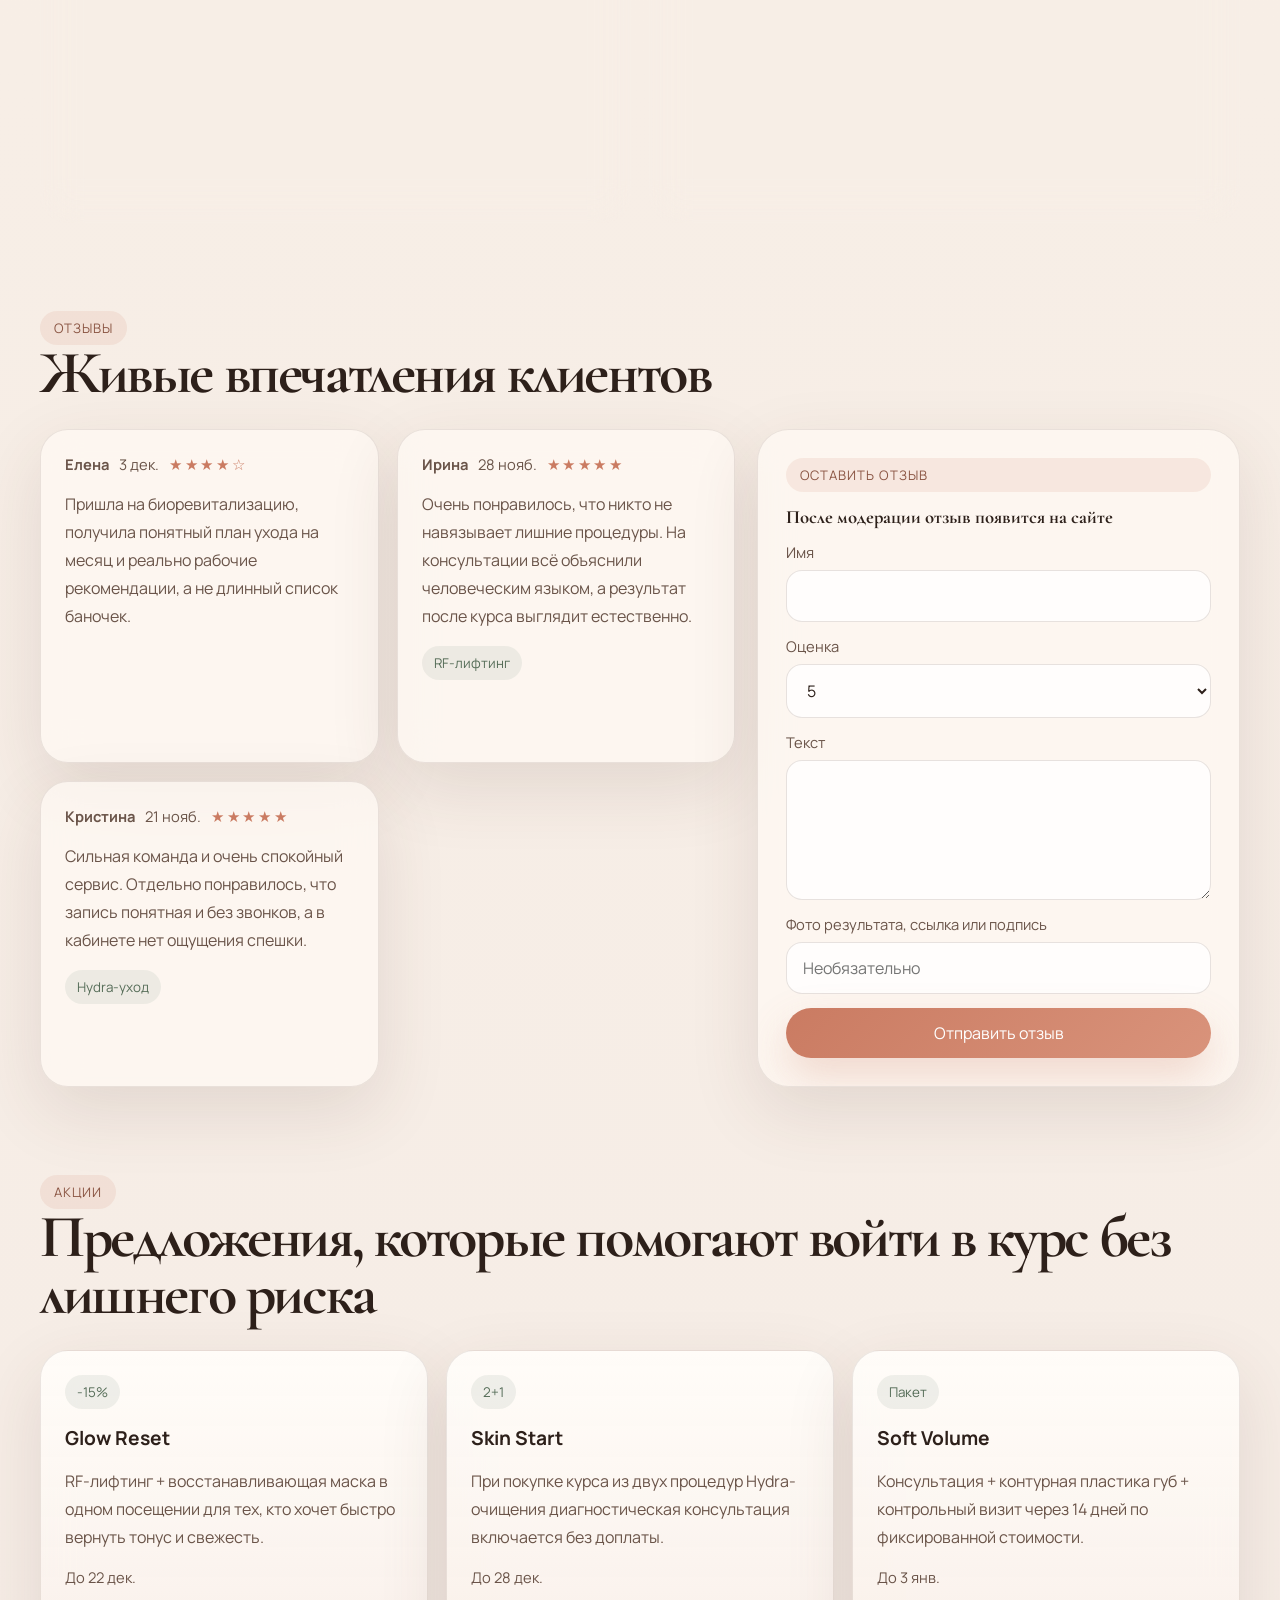
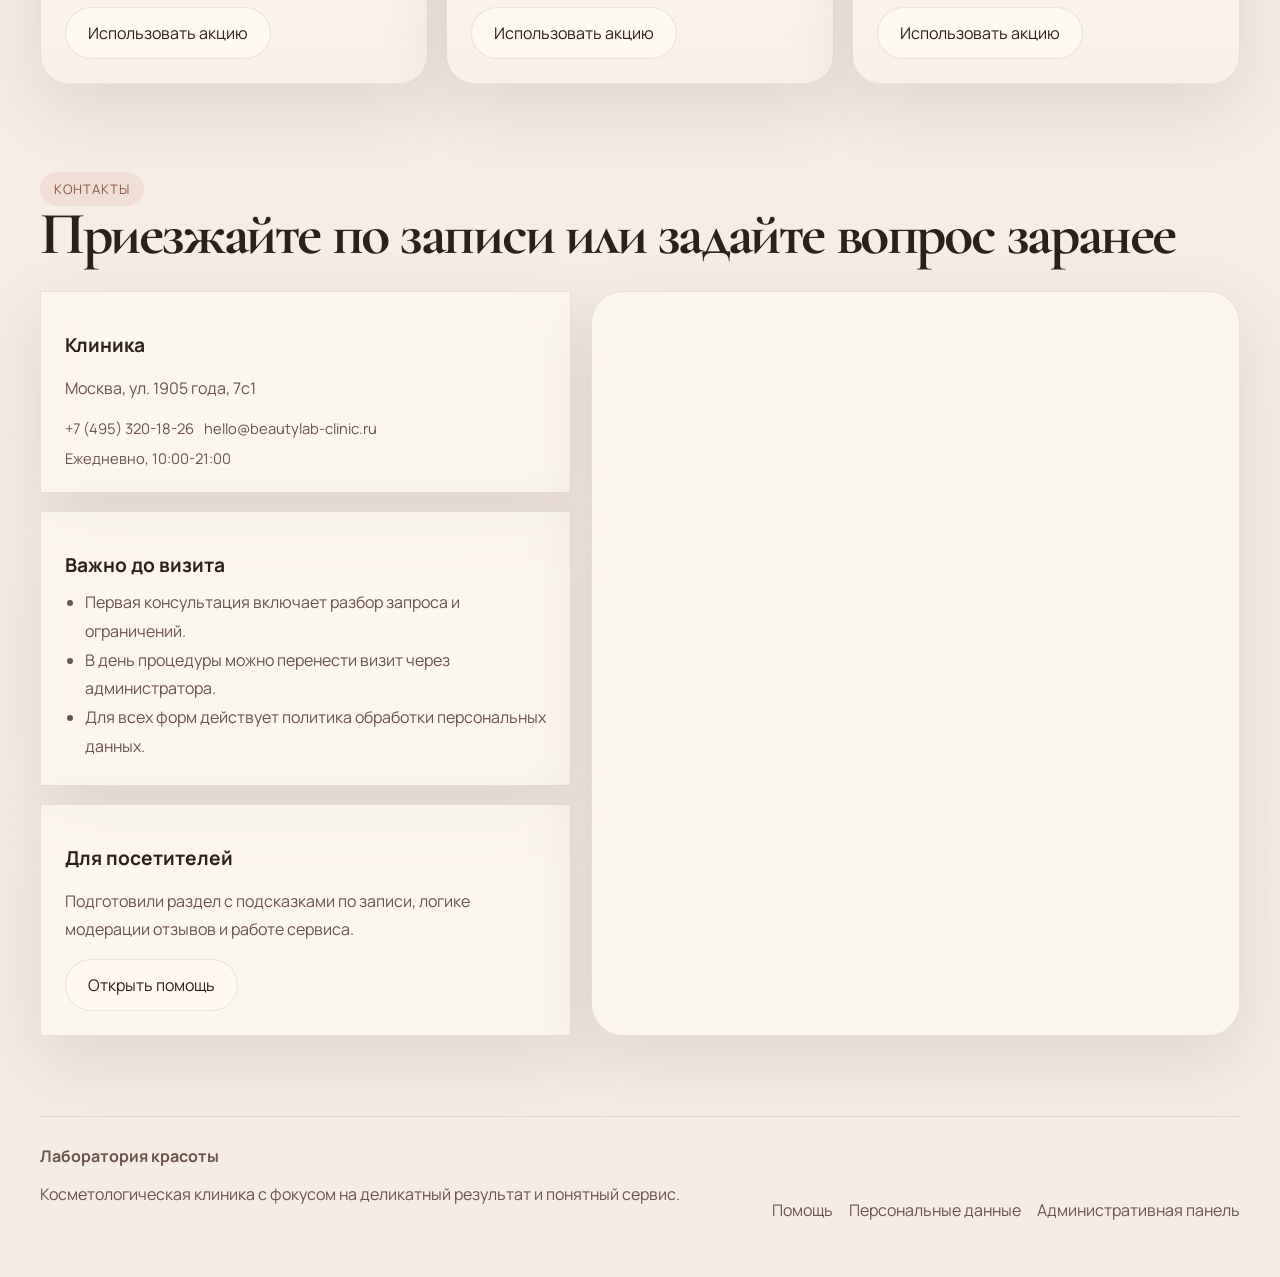
==== commit 5d57b433: "refactor homepage structure" ====
--- a/index.html
+++ b/index.html
@@ -12,321 +12,12 @@
   </head>
   <body>
     <div class="page-noise" aria-hidden="true"></div>
-
-    <header class="site-header">
-      <a class="brand" href="#top" aria-label="Лаборатория красоты">
-        <img src="./assets/media/logo.svg" alt="" />
-        <span>
-          <strong>Лаборатория</strong>
-          <em>красоты</em>
-        </span>
-      </a>
-
-      <button class="nav-toggle" type="button" aria-expanded="false" aria-controls="siteNav">
-        Меню
-      </button>
-
-      <nav class="site-nav" id="siteNav">
-        <a href="#services">Услуги</a>
-        <a href="#specialists">Специалисты</a>
-        <a href="#portfolio">Портфолио</a>
-        <a href="#reviews">Отзывы</a>
-        <a href="#promotions">Акции</a>
-        <a href="#contacts">Контакты</a>
-        <a href="./help.html">Помощь</a>
-        <a href="./admin.html">Админка</a>
-      </nav>
-
-      <button class="button button-primary button-header" type="button" data-open-booking>
-        Онлайн-запись
-      </button>
-    </header>
-
-    <main id="top">
-      <section class="hero">
-        <div class="hero-copy">
-          <div class="eyebrow" id="heroEyebrow"></div>
-          <h1 id="heroTitle"></h1>
-          <p id="heroText"></p>
-
-          <div class="hero-actions">
-            <a class="button button-primary" href="#services">Выбрать процедуру</a>
-            <button class="button button-secondary" type="button" data-open-booking>
-              Записаться в 5 шагов
-            </button>
-          </div>
-
-          <div class="hero-metrics" id="heroMetrics"></div>
-        </div>
-
-        <div class="hero-panel">
-          <article class="promo-card promo-card-main">
-            <div class="promo-badge">Сейчас в фокусе</div>
-            <h2 id="bannerTitle"></h2>
-            <p id="bannerText"></p>
-            <div class="promo-meta">
-              <span id="bannerLinkLabel"></span>
-              <a href="#promotions">Смотреть все акции</a>
-            </div>
-          </article>
-
-          <form class="quick-form glass-card" id="quickBookingForm">
-            <div class="section-tag">Быстрая запись</div>
-            <h2>Оставьте имя и телефон, а мы проведём вас до свободного слота</h2>
-
-            <label>
-              <span>Имя</span>
-              <input type="text" name="name" placeholder="Например, Алина" required />
-            </label>
-
-            <label>
-              <span>Телефон</span>
-              <input type="tel" name="phone" placeholder="+7 (900) 000-00-00" required />
-            </label>
-
-            <label>
-              <span>Интересующая услуга</span>
-              <select name="serviceId" id="quickServiceSelect" required></select>
-            </label>
-
-            <label class="checkbox">
-              <input type="checkbox" name="consent" required />
-              <span>Согласен на обработку персональных данных</span>
-            </label>
-
-            <button class="button button-primary" type="submit">Продолжить запись</button>
-          </form>
-        </div>
-      </section>
-
-      <section class="section">
-        <div class="section-head">
-          <div>
-            <div class="section-tag">Почему выбирают нас</div>
-            <h2>Клиника, в которой эстетика начинается с доверия</h2>
-          </div>
-        </div>
-        <div class="advantage-grid" id="advantageGrid"></div>
-      </section>
-
-      <section class="section" id="services">
-        <div class="section-head">
-          <div>
-            <div class="section-tag">Услуги</div>
-            <h2>Протоколы под запрос, а не под шаблон</h2>
-            <p>
-              Собрали сервисный каталог так, чтобы клиент быстро понял разницу между методиками,
-              стоимостью и ожидаемым результатом.
-            </p>
-          </div>
-        </div>
-
-        <div class="filter-bar" id="serviceFilters"></div>
-        <div class="service-grid" id="serviceGrid"></div>
-      </section>
-
-      <section class="section narrative-strip">
-        <div class="story-card">
-          <div class="section-tag">Как проходит запись</div>
-          <h2>От выбора процедуры до подтверждения без звонков и путаницы</h2>
-        </div>
-        <div class="step-grid">
-          <article class="step-card">
-            <strong>01</strong>
-            <h3>Выбор услуги</h3>
-            <p>Каталог помогает быстро сравнить процедуры, стоимость и длительность.</p>
-          </article>
-          <article class="step-card">
-            <strong>02</strong>
-            <h3>Подбор специалиста</h3>
-            <p>Показываем только тех врачей, кто реально ведёт выбранное направление.</p>
-          </article>
-          <article class="step-card">
-            <strong>03</strong>
-            <h3>Свободные слоты</h3>
-            <p>Календарь скрывает занятые окна и учитывает график специалиста.</p>
-          </article>
-          <article class="step-card">
-            <strong>04</strong>
-            <h3>Подтверждение</h3>
-            <p>Клиент оставляет контакты и получает запись в финальном шаге.</p>
-          </article>
-        </div>
-      </section>
-
-      <section class="section" id="specialists">
-        <div class="section-head">
-          <div>
-            <div class="section-tag">Специалисты</div>
-            <h2>Врачи, которые объясняют каждый шаг и не перегружают уход</h2>
-          </div>
-        </div>
-
-        <div class="specialist-grid" id="specialistGrid"></div>
-      </section>
-
-      <section class="section" id="portfolio">
-        <div class="section-head">
-          <div>
-            <div class="section-tag">Портфолио</div>
-            <h2>До/после в реальном ритме клиники</h2>
-            <p>Галерея демонстрирует направление результата, а не обещает универсальный эффект.</p>
-          </div>
-        </div>
-
-        <div class="filter-bar" id="portfolioFilters"></div>
-        <div class="portfolio-grid" id="portfolioGrid"></div>
-      </section>
-
-      <section class="section" id="reviews">
-        <div class="section-head">
-          <div>
-            <div class="section-tag">Отзывы</div>
-            <h2>Живые впечатления клиентов</h2>
-          </div>
-        </div>
-
-        <div class="review-layout">
-          <div class="review-grid" id="reviewGrid"></div>
-
-          <form class="glass-card review-form" id="reviewForm">
-            <div class="section-tag">Оставить отзыв</div>
-            <h3>После модерации отзыв появится на сайте</h3>
-
-            <label>
-              <span>Имя</span>
-              <input type="text" name="name" required />
-            </label>
-
-            <label>
-              <span>Оценка</span>
-              <select name="rating" required>
-                <option value="5">5</option>
-                <option value="4">4</option>
-                <option value="3">3</option>
-              </select>
-            </label>
-
-            <label>
-              <span>Текст</span>
-              <textarea name="text" rows="5" required></textarea>
-            </label>
-
-            <label>
-              <span>Фото результата, ссылка или подпись</span>
-              <input type="text" name="photoHint" placeholder="Необязательно" />
-            </label>
-
-            <button class="button button-primary" type="submit">Отправить отзыв</button>
-          </form>
-        </div>
-      </section>
-
-      <section class="section" id="promotions">
-        <div class="section-head">
-          <div>
-            <div class="section-tag">Акции</div>
-            <h2>Предложения, которые помогают войти в курс без лишнего риска</h2>
-          </div>
-        </div>
-
-        <div class="promotion-grid" id="promotionGrid"></div>
-      </section>
-
-      <section class="section contact-section" id="contacts">
-        <div class="section-head">
-          <div>
-            <div class="section-tag">Контакты</div>
-            <h2>Приезжайте по записи или задайте вопрос заранее</h2>
-          </div>
-        </div>
-
-        <div class="contact-layout">
-          <div class="contact-stack">
-            <article class="glass-card contact-card">
-              <h3>Клиника</h3>
-              <p id="contactAddress"></p>
-              <div class="contact-list">
-                <a id="contactPhone" href="#"></a>
-                <a id="contactEmail" href="#"></a>
-                <span id="contactHours"></span>
-              </div>
-            </article>
-
-            <article class="glass-card contact-card">
-              <h3>Важно до визита</h3>
-              <ul class="plain-list">
-                <li>Первая консультация включает разбор запроса и ограничений.</li>
-                <li>В день процедуры можно перенести визит через администратора.</li>
-                <li>
-                  Для всех форм действует
-                  <a href="./privacy.html">политика обработки персональных данных</a>.
-                </li>
-              </ul>
-            </article>
-
-            <article class="glass-card contact-card">
-              <h3>Для посетителей</h3>
-              <p>
-                Подготовили раздел с подсказками по записи, логике модерации отзывов и работе
-                сервиса.
-              </p>
-              <a class="button button-secondary" href="./help.html">Открыть помощь</a>
-            </article>
-          </div>
-
-          <div class="map-card">
-            <iframe
-              title="Карта клиники"
-              src="https://yandex.ru/map-widget/v1/?ll=37.599013%2C55.760304&z=14&l=map"
-              loading="lazy"
-            ></iframe>
-          </div>
-        </div>
-      </section>
-    </main>
-
-    <footer class="site-footer">
-      <div>
-        <strong>Лаборатория красоты</strong>
-        <p>Косметологическая клиника с фокусом на деликатный результат и понятный сервис.</p>
-      </div>
-      <div class="footer-links">
-        <a href="./help.html">Помощь</a>
-        <a href="./privacy.html">Персональные данные</a>
-        <a href="./admin.html">Административная панель</a>
-      </div>
-    </footer>
-
-    <div class="modal" id="detailModal" aria-hidden="true">
-      <div class="modal-backdrop" data-close-modal></div>
-      <div class="modal-card detail-card">
-        <button class="modal-close" type="button" data-close-modal aria-label="Закрыть">
-          Закрыть
-        </button>
-        <div id="detailContent"></div>
-      </div>
-    </div>
-
-    <div class="modal" id="bookingModal" aria-hidden="true">
-      <div class="modal-backdrop" data-close-booking></div>
-      <div class="modal-card booking-card">
-        <button class="modal-close" type="button" data-close-booking aria-label="Закрыть">
-          Закрыть
-        </button>
-        <div class="booking-progress" id="bookingProgress"></div>
-        <div id="bookingStage"></div>
-        <div class="booking-actions">
-          <button class="button button-secondary" id="bookingBack" type="button">Назад</button>
-          <button class="button button-primary" id="bookingNext" type="button">Далее</button>
-        </div>
-      </div>
-    </div>
-
-    <div class="toast-area" id="toastArea" aria-live="polite"></div>
+    <div id="siteShell"></div>
 
     <script src="./assets/js/data.js" defer></script>
     <script src="./assets/js/store.js" defer></script>
+    <script src="./assets/js/home-shell.js" defer></script>
+    <script src="./assets/js/home-helpers.js" defer></script>
     <script src="./assets/js/app.js" defer></script>
   </body>
 </html>
